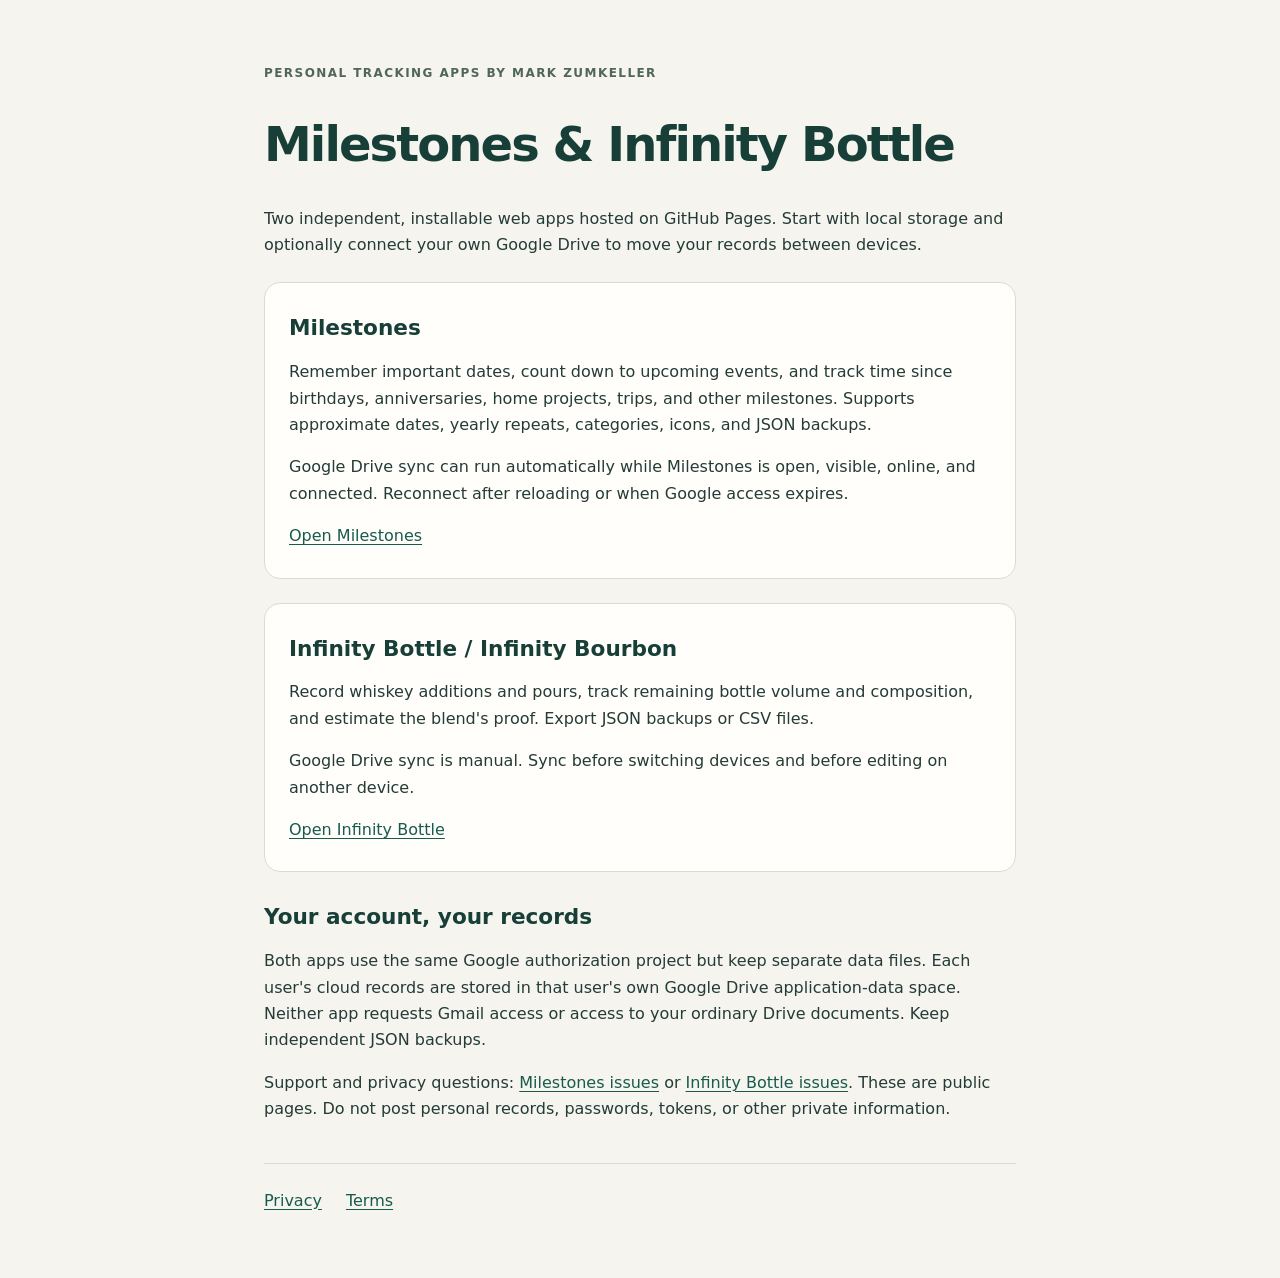
==== about.html @ 2b2c3598 "Prepare shared OAuth production information pages in v1.4.1" ====
<!doctype html>
<html lang="en"><head><meta charset="utf-8"><meta name="viewport" content="width=device-width, initial-scale=1"><title>Milestones &amp; Infinity Bottle</title><link rel="stylesheet" href="info.css"></head>
<body><main>
<p class="eyebrow">PERSONAL TRACKING APPS BY MARK ZUMKELLER</p>
<h1>Milestones &amp; Infinity Bottle</h1>
<p>Two independent, installable web apps hosted on GitHub Pages. Start with local storage and optionally connect your own Google Drive to move your records between devices.</p>
<section><h2>Milestones</h2><p>Remember important dates, count down to upcoming events, and track time since birthdays, anniversaries, home projects, trips, and other milestones. Supports approximate dates, yearly repeats, categories, icons, and JSON backups.</p><p>Google Drive sync can run automatically while Milestones is open, visible, online, and connected. Reconnect after reloading or when Google access expires.</p><p><a href="./">Open Milestones</a></p></section>
<section><h2>Infinity Bottle / Infinity Bourbon</h2><p>Record whiskey additions and pours, track remaining bottle volume and composition, and estimate the blend's proof. Export JSON backups or CSV files.</p><p>Google Drive sync is manual. Sync before switching devices and before editing on another device.</p><p><a href="https://markz68.github.io/infinity-bourbon/">Open Infinity Bottle</a></p></section>
<h2>Your account, your records</h2><p>Both apps use the same Google authorization project but keep separate data files. Each user's cloud records are stored in that user's own Google Drive application-data space. Neither app requests Gmail access or access to your ordinary Drive documents. Keep independent JSON backups.</p>
<p>Support and privacy questions: <a href="https://github.com/markz68/milestones/issues">Milestones issues</a> or <a href="https://github.com/markz68/infinity-bourbon/issues">Infinity Bottle issues</a>. These are public pages. Do not post personal records, passwords, tokens, or other private information.</p>
<footer><a href="privacy.html">Privacy</a><a href="terms.html">Terms</a></footer>
</main></body></html>
---- info.css ----
:root{font-family:system-ui,-apple-system,BlinkMacSystemFont,"Segoe UI",sans-serif;color:#243b38;background:#f5f4ee;line-height:1.65}*{box-sizing:border-box}body{margin:0}main{max-width:800px;margin:0 auto;padding:48px 24px 64px}h1,h2{line-height:1.2;color:#173f38}h1{font-size:clamp(2rem,6vw,3rem);letter-spacing:-.04em}h2{font-size:1.35rem;margin-top:2rem}p{margin:1rem 0}.eyebrow{font-size:.75rem;font-weight:700;letter-spacing:.12em;color:#50665d}section{padding:0 24px 12px;border:1px solid #d5ded5;border-radius:16px;margin:24px 0;background:#fffefa}a{color:#185b4d;text-underline-offset:3px}a:focus-visible{outline:3px solid #ad791d;outline-offset:4px}code{overflow-wrap:anywhere}footer{display:flex;gap:24px;flex-wrap:wrap;margin-top:40px;padding-top:24px;border-top:1px solid #d5ded5}@media(max-width:480px){main{padding:24px 20px 40px}section{padding:0 16px 12px}}
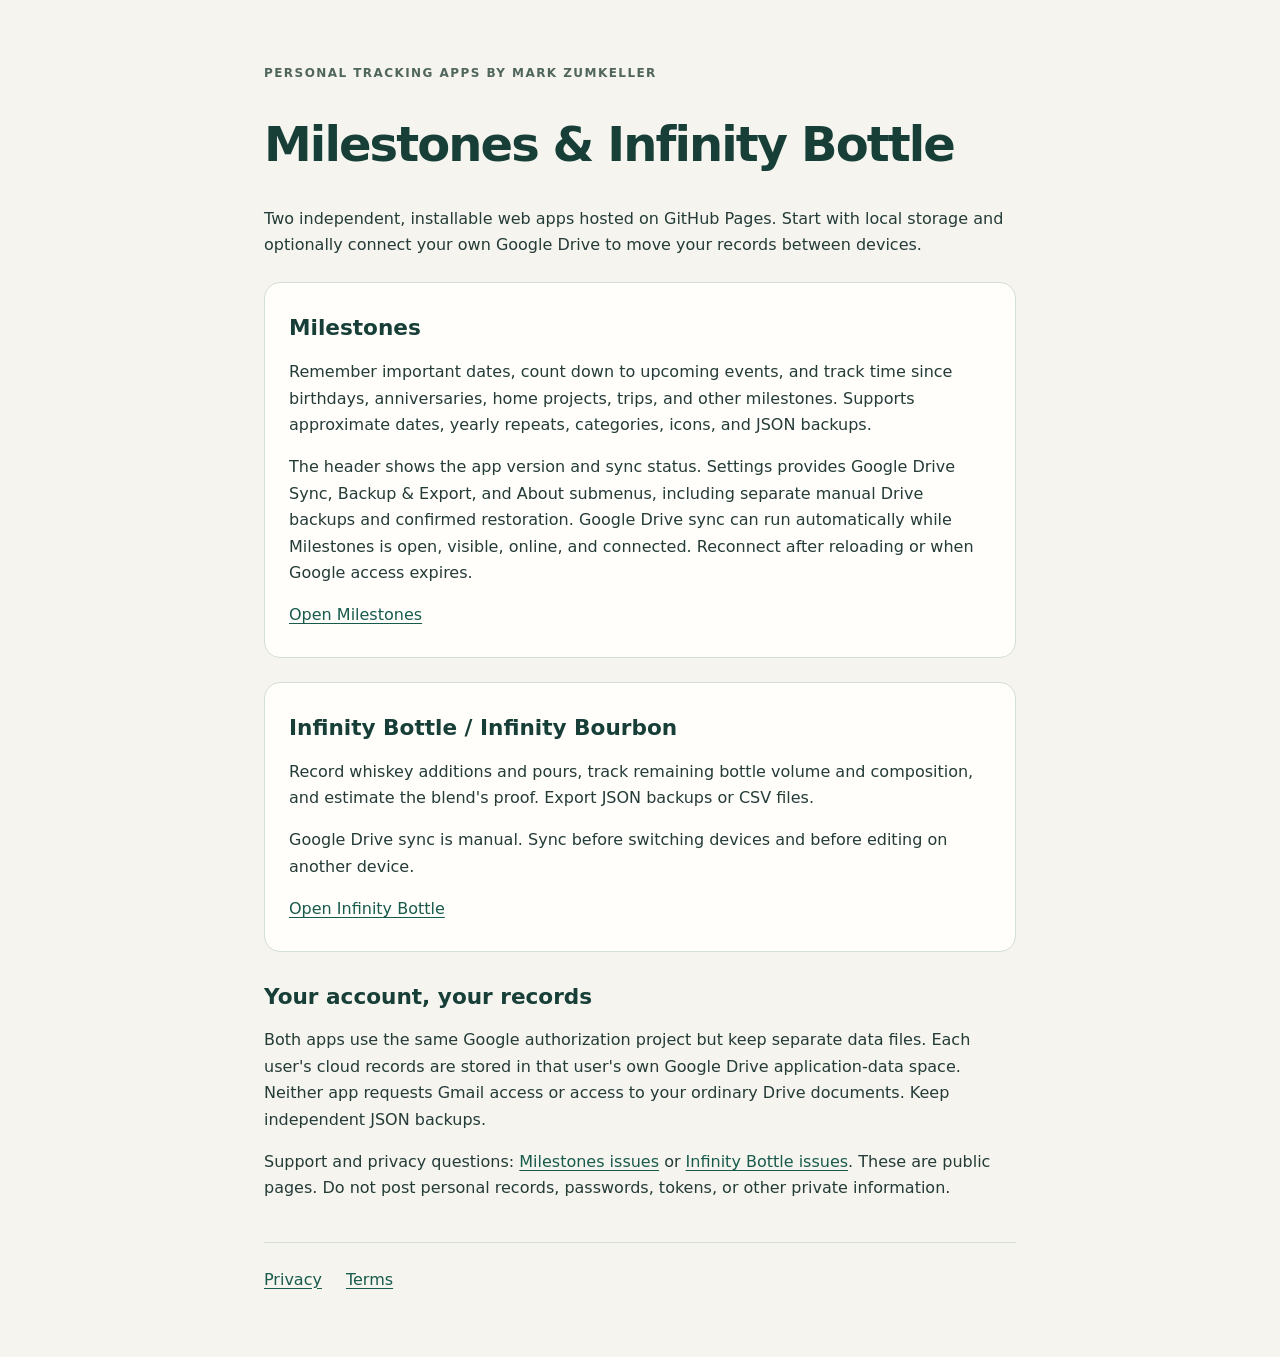
==== commit 1f44ce73: "Add PTO-style Settings submenus, header sync status and verified Drive recovery in v1.7.0" ====
--- a/about.html
+++ b/about.html
@@ -4,7 +4,7 @@
 <p class="eyebrow">PERSONAL TRACKING APPS BY MARK ZUMKELLER</p>
 <h1>Milestones &amp; Infinity Bottle</h1>
 <p>Two independent, installable web apps hosted on GitHub Pages. Start with local storage and optionally connect your own Google Drive to move your records between devices.</p>
-<section><h2>Milestones</h2><p>Remember important dates, count down to upcoming events, and track time since birthdays, anniversaries, home projects, trips, and other milestones. Supports approximate dates, yearly repeats, categories, icons, and JSON backups.</p><p>Google Drive sync can run automatically while Milestones is open, visible, online, and connected. Reconnect after reloading or when Google access expires.</p><p><a href="./">Open Milestones</a></p></section>
+<section><h2>Milestones</h2><p>Remember important dates, count down to upcoming events, and track time since birthdays, anniversaries, home projects, trips, and other milestones. Supports approximate dates, yearly repeats, categories, icons, and JSON backups.</p><p>The header shows the app version and sync status. Settings provides Google Drive Sync, Backup &amp; Export, and About submenus, including separate manual Drive backups and confirmed restoration. Google Drive sync can run automatically while Milestones is open, visible, online, and connected. Reconnect after reloading or when Google access expires.</p><p><a href="./">Open Milestones</a></p></section>
 <section><h2>Infinity Bottle / Infinity Bourbon</h2><p>Record whiskey additions and pours, track remaining bottle volume and composition, and estimate the blend's proof. Export JSON backups or CSV files.</p><p>Google Drive sync is manual. Sync before switching devices and before editing on another device.</p><p><a href="https://markz68.github.io/infinity-bourbon/">Open Infinity Bottle</a></p></section>
 <h2>Your account, your records</h2><p>Both apps use the same Google authorization project but keep separate data files. Each user's cloud records are stored in that user's own Google Drive application-data space. Neither app requests Gmail access or access to your ordinary Drive documents. Keep independent JSON backups.</p>
 <p>Support and privacy questions: <a href="https://github.com/markz68/milestones/issues">Milestones issues</a> or <a href="https://github.com/markz68/infinity-bourbon/issues">Infinity Bottle issues</a>. These are public pages. Do not post personal records, passwords, tokens, or other private information.</p>
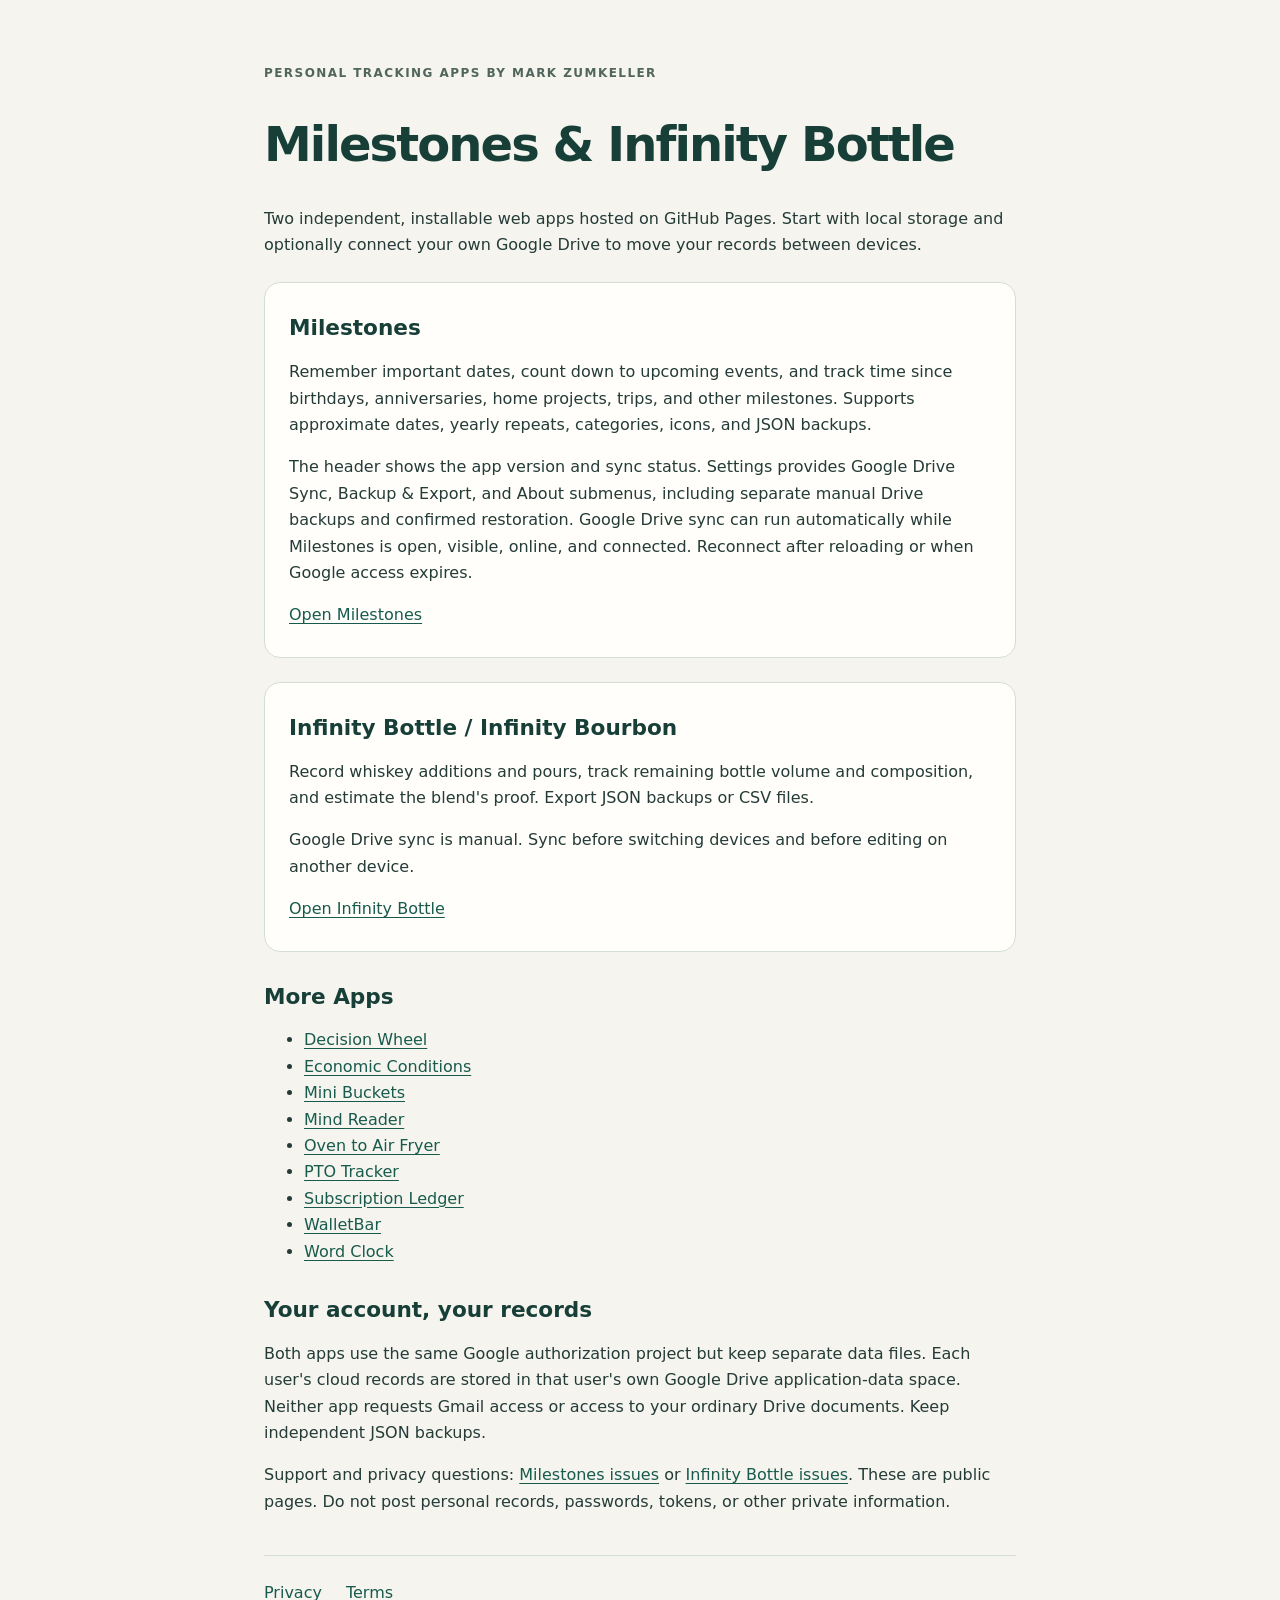
==== commit fd101ce0: "Align Milestones Settings and backup dialog with shared PWA standards" ====
--- a/about.html
+++ b/about.html
@@ -1,11 +1,23 @@
 <!doctype html>
-<html lang="en"><head><meta charset="utf-8"><meta name="viewport" content="width=device-width, initial-scale=1"><title>Milestones &amp; Infinity Bottle</title><link rel="stylesheet" href="info.css"></head>
+<html lang="en"><head><meta charset="utf-8"><meta name="viewport" content="width=device-width, initial-scale=1"><title>Milestones &amp; Infinity Bottle</title><link rel="stylesheet" href="info.css"><script src="theme.js?v=1.7.2"></script></head>
 <body><main>
 <p class="eyebrow">PERSONAL TRACKING APPS BY MARK ZUMKELLER</p>
 <h1>Milestones &amp; Infinity Bottle</h1>
 <p>Two independent, installable web apps hosted on GitHub Pages. Start with local storage and optionally connect your own Google Drive to move your records between devices.</p>
 <section><h2>Milestones</h2><p>Remember important dates, count down to upcoming events, and track time since birthdays, anniversaries, home projects, trips, and other milestones. Supports approximate dates, yearly repeats, categories, icons, and JSON backups.</p><p>The header shows the app version and sync status. Settings provides Google Drive Sync, Backup &amp; Export, and About submenus, including separate manual Drive backups and confirmed restoration. Google Drive sync can run automatically while Milestones is open, visible, online, and connected. Reconnect after reloading or when Google access expires.</p><p><a href="./">Open Milestones</a></p></section>
 <section><h2>Infinity Bottle / Infinity Bourbon</h2><p>Record whiskey additions and pours, track remaining bottle volume and composition, and estimate the blend's proof. Export JSON backups or CSV files.</p><p>Google Drive sync is manual. Sync before switching devices and before editing on another device.</p><p><a href="https://markz68.github.io/infinity-bourbon/">Open Infinity Bottle</a></p></section>
+<h2>More Apps</h2>
+<ul>
+      <li><a href="https://markz68.github.io/decision-wheel/">Decision Wheel</a></li>
+      <li><a href="https://markz68.github.io/economic-conditions/">Economic Conditions</a></li>
+      <li><a href="https://markz68.github.io/Mini-Buckets/">Mini Buckets</a></li>
+      <li><a href="https://markz68.github.io/mind-reader/">Mind Reader</a></li>
+      <li><a href="https://markz68.github.io/Oven-To-Air-Fryer/">Oven to Air Fryer</a></li>
+      <li><a href="https://markz68.github.io/PTO-Tracker/">PTO Tracker</a></li>
+      <li><a href="https://markz68.github.io/subscription-ledger/">Subscription Ledger</a></li>
+      <li><a href="https://markz68.github.io/walletbar/">WalletBar</a></li>
+      <li><a href="https://markz68.github.io/word-clock/">Word Clock</a></li>
+</ul>
 <h2>Your account, your records</h2><p>Both apps use the same Google authorization project but keep separate data files. Each user's cloud records are stored in that user's own Google Drive application-data space. Neither app requests Gmail access or access to your ordinary Drive documents. Keep independent JSON backups.</p>
 <p>Support and privacy questions: <a href="https://github.com/markz68/milestones/issues">Milestones issues</a> or <a href="https://github.com/markz68/infinity-bourbon/issues">Infinity Bottle issues</a>. These are public pages. Do not post personal records, passwords, tokens, or other private information.</p>
 <footer><a href="privacy.html">Privacy</a><a href="terms.html">Terms</a></footer>
--- a/info.css
+++ b/info.css
@@ -1 +1,8 @@
 :root{font-family:system-ui,-apple-system,BlinkMacSystemFont,"Segoe UI",sans-serif;color:#243b38;background:#f5f4ee;line-height:1.65}*{box-sizing:border-box}body{margin:0}main{max-width:800px;margin:0 auto;padding:48px 24px 64px}h1,h2{line-height:1.2;color:#173f38}h1{font-size:clamp(2rem,6vw,3rem);letter-spacing:-.04em}h2{font-size:1.35rem;margin-top:2rem}p{margin:1rem 0}.eyebrow{font-size:.75rem;font-weight:700;letter-spacing:.12em;color:#50665d}section{padding:0 24px 12px;border:1px solid #d5ded5;border-radius:16px;margin:24px 0;background:#fffefa}a{color:#185b4d;text-underline-offset:3px}a:focus-visible{outline:3px solid #ad791d;outline-offset:4px}code{overflow-wrap:anywhere}footer{display:flex;gap:24px;flex-wrap:wrap;margin-top:40px;padding-top:24px;border-top:1px solid #d5ded5}@media(max-width:480px){main{padding:24px 20px 40px}section{padding:0 16px 12px}}
+
+:root[data-theme="light"]{color-scheme:light}
+:root[data-theme="dark"]{color-scheme:dark;background:#151e19;color:#e6eee7}
+[data-theme="dark"] section{background:#202c25;border-color:#43574c}
+[data-theme="dark"] h1,[data-theme="dark"] h2,[data-theme="dark"] .eyebrow,
+[data-theme="dark"] a{color:#b5e1c7}
+[data-theme="dark"] footer{border-color:#43574c}
